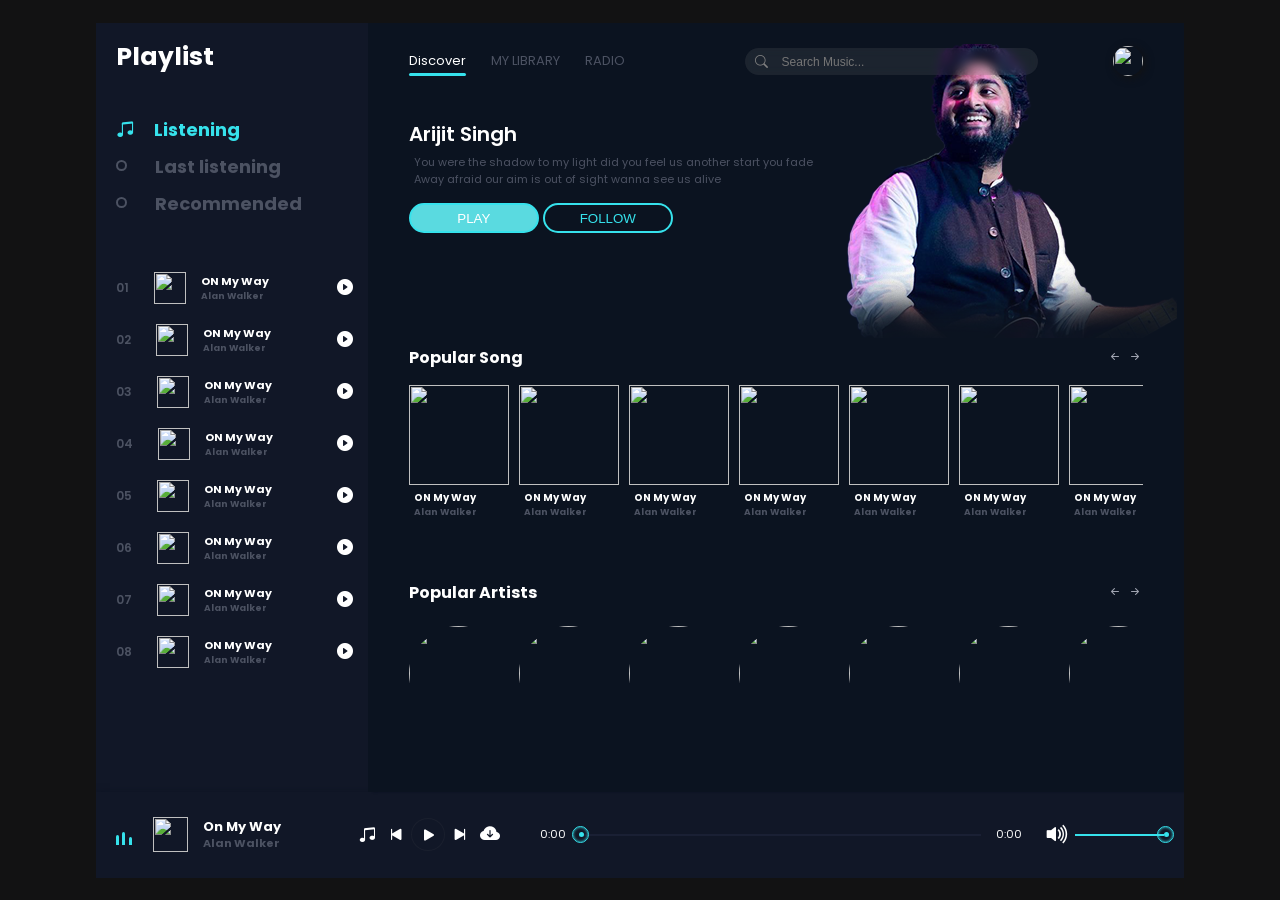
==== arijit.html @ 1bdcaa8e "Add files via upload" ====
<!DOCTYPE html>
<html lang="en">
<head>
    <meta charset="UTF-8">
    <meta http-equiv="X-UA-Compatible" content="IE=edge">
    <meta name="viewport" content="width=device-width, initial-scale=1.0">
    <link rel="stylesheet" href="style.css">
    <link rel="stylesheet" href="media.css">
    <link rel="stylesheet" href="https://cdn.jsdelivr.net/npm/bootstrap-icons@1.9.1/font/bootstrap-icons.css">
    <link rel="preconnect" href="https://fonts.googleapis.com">
<link rel="preconnect" href="https://fonts.gstatic.com" crossorigin>
<link href="https://fonts.googleapis.com/css2?family=Poppins:wght@300;700&display=swap" rel="stylesheet">
    <title>Music Web</title>
    <style>
        header .song_side::before{
    background: url(arjit_bg.png);
    margin-top: 21px;
}
    </style>
</head>
<body>
    <header>
        <div class="menu_side">
            <h1>Playlist</h1>
            <div class="playlist">
                <h4 class="active"><span></span><i class="bi bi-music-note-beamed"></i>Listening</h4>
                <h4><span></span><i class="bi bi-music-note-beamed"></i>Last listening</h4>
                <h4><span></span><i class="bi bi-music-note-beamed"></i>Recommended</h4>
            </div>
            <div class="menu_song">
                <li class="songItem">
                    <span>01</span>
                    <img src="one-music-gh-pages/img/core-img/Alan Walker.jpg" alt="">
                    <h5>ON My Way <br>
                     <div class="subtitle">Alan Walker</div>
                    </h5>
                    <i class="bi playListPlay bi-play-circle-fill" id="1"></i>
                </li>

                <li class="songItem">
                    <span>02</span>
                    <img src="img/2.jpg" alt="">
                    <h5>ON My Way <br>
                     <div class="subtitle">Alan Walker</div>
                    </h5>
                    <i class="bi playListPlay bi-play-circle-fill" id="2"></i>
                </li>

                <li class="songItem">
                    <span>03</span>
                    <img src="img/2.jpg" alt="">
                    <h5>ON My Way <br>
                     <div class="subtitle">Alan Walker</div>
                    </h5>
                    <i class="bi playListPlay bi-play-circle-fill" id="3"></i>
                </li>

                <li class="songItem">
                    <span>04</span>
                    <img src="img/2.jpg" alt="">
                    <h5>ON My Way <br>
                     <div class="subtitle">Alan Walker</div>
                    </h5>
                    <i class="bi playListPlay bi-play-circle-fill" id="4"></i>
                </li>

                <li class="songItem">
                    <span>05</span>
                    <img src="img/2.jpg" alt="">
                    <h5>ON My Way <br>
                     <div class="subtitle">Alan Walker</div>
                    </h5>
                    <i class="bi playListPlay bi-play-circle-fill" id="5"></i>
                </li>

                <li class="songItem">
                    <span>06</span>
                    <img src="one-music-gh-pages/img/core-img/Alan Walker.jpg" alt="">
                    <h5>ON My Way <br>
                     <div class="subtitle">Alan Walker</div>
                    </h5>
                    <i class="bi playListPlay bi-play-circle-fill" id="6"></i>
                </li>

                <li class="songItem">
                    <span>07</span>
                    <img src="one-music-gh-pages/img/core-img/Alan Walker.jpg" alt="">
                    <h5>ON My Way <br>
                     <div class="subtitle">Alan Walker</div>
                    </h5>
                    <i class="bi playListPlay bi-play-circle-fill" id="7"></i>
                </li>

                <li class="songItem">
                    <span>08</span>
                    <img src="one-music-gh-pages/img/core-img/Alan Walker.jpg" alt="">
                    <h5>ON My Way <br>
                     <div class="subtitle">Alan Walker</div>
                    </h5>
                    <i class="bi playListPlay bi-play-circle-fill" id="8"></i>
                </li>
            </div>
        </div>


        <div class="song_side">
            <nav>
                <ul>
                    <li>Discover<span></span></li>
                    <li>MY LIBRARY</li>
                    <li>RADIO</li>
                </ul>
                <div class="search">
                    <i class="bi bi-search"></i>
                    <input type="text" placeholder="Search Music..." data-search="">
                </div>
                <div class="user">
                    <img src="img/Pirate.png" alt="">
                </div>
            </nav>
            <div class="content">
                <h1>Arijit Singh</h1>
                <p>You were the shadow to my light did you feel us another start you fade <br> Away afraid our aim is out of sight wanna see us alive</p>
                <div class="buttons">
                    <button>PLAY</button>
                    <button>FOLLOW</button>
                </div>
            </div>
            <div class="popular_song">
                <div class="h4">
                    <h4>Popular Song</h4>
                    <div class="btn_s">
                        <i class="bi bi-arrow-left-short" id="pop_song_left"></i>
                        <i class="bi bi-arrow-right-short" id="pop_song_right"></i>
                    </div>
                </div>
                <div class="pop_song">
                    <li class="songItem">
                        <div class="img_play">
                            <img src="img/2.jpg" alt="">
                            <i class="bi playListPlay bi-play-circle-fill" id="9"></i>
                        </div>
                        <h5>ON My Way <br>
                         <div class="subtitle">Alan Walker</div>
                        </h5>
                        
                    </li> 

                    <li class="songItem">
                        <div class="img_play">
                            <img src="img/2.jpg" alt="">
                            <i class="bi playListPlay bi-play-circle-fill" id="10"></i>
                        </div>
                        <h5>ON My Way <br>
                         <div class="subtitle">Alan Walker</div>
                        </h5>
                        
                    </li>

                    <li class="songItem">
                        <div class="img_play">
                            <img src="img/2.jpg" alt="">
                            <i class="bi playListPlay bi-play-circle-fill" id="11"></i>
                        </div>
                        <h5>ON My Way <br>
                         <div class="subtitle">Alan Walker</div>
                        </h5>
                        
                    </li>

                    <li class="songItem">
                        <div class="img_play">
                            <img src="img/2.jpg" alt="">
                            <i class="bi playListPlay bi-play-circle-fill" id="12"></i>
                        </div>
                        <h5>ON My Way <br>
                         <div class="subtitle">Alan Walker</div>
                        </h5>
                        
                    </li>

                    <li class="songItem">
                        <div class="img_play">
                            <img src="img/2.jpg" alt="">
                            <i class="bi playListPlay bi-play-circle-fill" id="13"></i>
                        </div>
                        <h5>ON My Way <br>
                         <div class="subtitle">Alan Walker</div>
                        </h5>
                        
                    </li>

                    <li class="songItem">
                        <div class="img_play">
                            <img src="img/2.jpg" alt="">
                            <i class="bi playListPlay bi-play-circle-fill" id="14"></i>
                        </div>
                        <h5>ON My Way <br>
                         <div class="subtitle">Alan Walker</div>
                        </h5>
                        
                    </li>

                    <li class="songItem">
                        <div class="img_play">
                            <img src="img/arjit_img/2.jpg" alt="">
                            <i class="bi playListPlay bi-play-circle-fill" id="15"></i>
                        </div>
                        <h5>ON My Way <br>
                         <div class="subtitle">Alan Walker</div>
                        </h5>
                        
                    </li>

                    <li class="songItem">
                        <div class="img_play">
                            <img src="img/arjit_img/2.jpg" alt="">
                            <i class="bi playListPlay bi-play-circle-fill" id="16"></i>
                        </div>
                        <h5>ON My Way <br>
                         <div class="subtitle">Alan Walker</div>
                        </h5>
                        
                    </li>

                    <li class="songItem">
                        <div class="img_play">
                            <img src="img/arjit_img/2.jpg" alt="">
                            <i class="bi playListPlay bi-play-circle-fill" id="17"></i>
                        </div>
                        <h5>ON My Way <br>
                         <div class="subtitle">Alan Walker</div>
                        </h5>
                        
                    </li>

                    <li class="songItem">
                        <div class="img_play">
                            <img src="img/arjit_img/2.jpg" alt="">
                            <i class="bi playListPlay bi-play-circle-fill" id="18"></i>
                        </div>
                        <h5>ON My Way <br>
                         <div class="subtitle">Alan Walker</div>
                        </h5>
                        
                    </li>

                    <li class="songItem">
                        <div class="img_play">
                            <img src="img/arjit_img/2.jpg" alt="">
                            <i class="bi playListPlay bi-play-circle-fill" id="19"></i>
                        </div>
                        <h5>ON My Way <br>
                         <div class="subtitle">Alan Walker</div>
                        </h5>
                        
                    </li>

                    <li class="songItem">
                        <div class="img_play">
                            <img src="img/arjit_img/2.jpg" alt="">
                            <i class="bi playListPlay bi-play-circle-fill" id="20"></i>
                        </div>
                        <h5>ON My Way <br>
                         <div class="subtitle">Alan Walker</div>
                        </h5>
                        
                    </li>
                </div>
            </div>
            <div class="popular_artists">
                <div class="h4">
                    <h4>Popular Artists</h4>
                    <div class="btn_s">
                        <i class="bi bi-arrow-left-short" id="pop_art_left"></i>
                        <i class="bi bi-arrow-right-short" id="pop_art_right"></i>
                    </div>
                </div>
                <div class="item Artists_bx">
                    <li>
                        <a href="arijit.html"><img src="img/arjit.jpg" alt=""></a>
                    </li>

                    <li>
                        <!--<a href="dhvani.html">--><img src="img/dhvani.jpg" alt=""></a>
                    </li>

                    <li>
                        <img src="img/neha.jpg" alt="">
                    </li>

                    <li>
                        <img src="img/guru.jpg" alt="">
                    </li>

                    <li>
                        <img src="img/honey.jpg" alt="">
                    </li>

                    <li>
                        <img src="img/jubin Nautiyal.jpg" alt="">
                    </li>

                    <li>
                        <img src="img/justin-bieber-lede.jpg" alt="">
                    </li>

                    <li>
                        <img src="img/arjit.jpg" alt="">
                    </li>

                    <li>
                        <img src="img/arjit.jpg" alt="">
                    </li>

                    <li>
                        <img src="img/arjit.jpg" alt="">
                    </li>

                    <li>
                        <img src="img/arjit.jpg" alt="">
                    </li>

                    <li>
                        <img src="img/arjit.jpg" alt="">
                    </li>

                    <li>
                        <img src="img/arjit.jpg" alt="">
                    </li>

                    <li>
                        <img src="img/arjit.jpg" alt="">
                    </li>

                    <li>
                        <img src="img/arjit.jpg" alt="">
                    </li>

                    <li>
                        <img src="img/arjit.jpg" alt="">
                    </li>

                    <li>
                        <img src="img/arjit.jpg" alt="">
                    </li>

                </div>
            </div>
        </div>


        <div class="master_play">
            <div class="wave" id="wave">
                <div class="wave1"></div>
                <div class="wave1"></div>
                <div class="wave1"></div>
            </div>
            <img src="one-music-gh-pages/img/core-img/Alan Walker.jpg" alt="" id="poster_master_play">
            <h5 id="title">
                On My Way
                <div class="subtitle">Alan Walker</div>
            </h5>
            <div class="icon">
                <i class="bi shuffle bi-music-note-beamed">next</i>
                <i class="bi bi-skip-start-fill" id="back"></i>
                <i class="bi bi-play-fill" id="masterPlay"></i>
                <i class="bi bi-skip-end-fill" id="next"></i>
                <a href="" download="" id="download_music"><i class="bi bi-cloud-arrow-down-fill" ></i></a>
            </div>
            <span id="currentStart">0:00</span>
            <div class="bar">
                <input type="range" id="seek" min="0" max="100">
                <div class="bar2" id="bar2"></div>
                <div class="dot"></div>
            </div>
            <span id="currentEnd">0:00</span>
            <div class="vol">
                <i class="bi bi-volume-up-fill" id="vol_icon"></i>
                <input type="range" min="0" max="100" id="vol">
                <div class="vol_bar"></div>
                <div class="dot" id="vol_dot"></div>
            </div>
        </div>
    </header>
    <script src="arijit.js"></script>
</body>
</html>
---- style.css ----
/* Google Fonts "poppins" */

@import url(https://fonts.googleapis.com/css2?family=Poppins:wght@300;700&display=swap);

*{
    padding: 0;
    margin: 0;
    box-sizing: border-box;
}

body{
    font-family: 'Poppins', sans-serif;
    width: 100%;
    height: 100vh;
    background: #121213;
    display: grid;
    place-items: center;
}

header{
    position: relative;
    width: 85%;
    height: 95%;
    /*border: 1px solid white;*/
    display: flex;
    flex-wrap: wrap;
    overflow: hidden;
}

header .menu_side , .song_side{
    width: 25%;
    height: 90%;
    /*border: 1px solid white;*/
    background: #111727;
    box-shadow: 5px 0px 2px #090f1f;
    color: white;
}

header .song_side{
    width: 75%;
    background: #0b1320;
}

header .master_play{
    width: 100%;
    height: 10%;
    /*border: 1px solid white;*/
    background: #111727;
    box-shadow: 0px 3px 8px #090f1f;
}

header .menu_side h1 {
    font-size: 25px;
    margin: 15px 0px 0px 20px;
    font-weight: 700;
}

header .menu_side .playlist {
    margin: 40px 0px 0px 20px;
    
}

header .menu_side .playlist h4 {
    font-size: 18px;
    font-weight: 700;
    padding-bottom: 10px;
    color: #4c5262;   
    cursor: pointer;
    display: flex;
    align-items: center; 
    transition: .3s linear;
}

header .menu_side .playlist h4:hover {
 color: white;
}

header .menu_side .playlist h4 span {
    position: relative;
    margin-right: 39px;
   }

   header .menu_side .playlist h4 span::before {
    content: '';
    position: absolute;   
    width: 7px;
    height: 7px;
    border: 2px solid #4c5262;
    border-radius: 50%;
    top: -6px;
    transition: .3s linear;
   }

   header .menu_side .playlist h4:hover span::before {
    border: 2px solid white;
   }

   header .menu_side .playlist h4 .bi {
     display: none;
   }

   header .menu_side .playlist .active {
    color: #36e2ec;
  }

  header .menu_side .playlist .active span {
    display: none;
  }

  header .menu_side .playlist .active .bi {
    display: flex;
    margin-right: 20px;
  }

  header .menu_side .menu_song  {
    width: 100%;
    height: 420px;
    /*border: 1px solid white;*/
    margin-top: 40px;
    overflow: auto;
}

header .menu_side .menu_song::-webkit-scrollbar  {
   display: none;
}

header .menu_side .menu_song li {
   list-style-type: none;
   position: relative;
   padding: 5px 0px 5px 20px;
   display: flex;
   align-items: center;
   margin-bottom: 10px;
   cursor: pointer;
   transition: 03s linear;
   /*background: rgba(131, 131, 131, 0.1);*/
}

header .menu_side .menu_song li:hover {
    background: rgba(131, 131, 131, 0.1);
 }

 header .menu_side .menu_song li span {
    font-size: 12px;
    font-weight: 600;
    color: #4c5262;
 }

 header .menu_side .menu_song li img {
    width: 32px;
    height: 32px;
    margin-left: 25px;
 }

 header .menu_side .menu_song li h5 {
    font-size: 11px;
    margin-left: 15px;
    width: 170px;
    /*border: 1px solid white;*/
    overflow: hidden;
    text-overflow: ellipsis;
    white-space: nowrap;
 }

 header .menu_side .menu_song li h5 .subtitle {
    font-size: 9px;
    color: #4c5262;
 }

 header .menu_side .menu_song li .bi {
    position: absolute;
    right: 15px;
 }

 header .master_play{
    display: flex;
    align-items: center;
    padding: 0px 20px;
 }

 header .master_play .wave{
    width: 30px;
    height: 30px;
    /*border: 1px solid white;*/
    padding-bottom: 5px;
    display: flex;
    align-items: flex-end;
    margin-right: 10px;
 }

 header .master_play .wave .wave1{
    width: 3px;
    height: 10px;
    background: #36e2ec;
    margin-right: 3px;
    border-radius: 10px 10px 0px 0px;
    animation: unset;
 }

 header .master_play .wave .wave1:nth-child(2){
    height: 13px;
    margin-right: 3.5px;
    animation-delay: .4s;
 }

 header .master_play .wave .wave1:nth-child(3){
    height: 8px;
    animation-delay: .8s;
 }

 /*javascript classes*/



 header .master_play .active1 .wave1{
    animation: wave .5s linear infinite;
 }

 header .master_play .active1 .wave1:nth-child(2){
    animation-delay: .4s;
 }

 header .master_play .active1 .wave1:nth-child(3){
    animation-delay: .8s;
 }





 @keyframes wave{
    0%{
        height: 10px;
    }
    50%{
        height: 15px;
    }
    100%{
        height: 10px;
    }
 }

 header .master_play img {
    width: 35px;
    height: 35px;
 }

 header .master_play h5 {
    width: 130px;
    /*border: 1px solid white;*/
    margin-left: 15px;
    color: white;
    line-height: 17px;
    overflow: hidden;
    text-overflow: ellipsis;
    white-space: nowrap;
    font-size: 13px;
 }

header .master_play h5 .subtitle{
    font-size: 11px;
    color: #4c5262;
    width: 100%;
    overflow: hidden;
    text-overflow: ellipsis;
    white-space: nowrap;
}

header .master_play .icon{
    font-size: 20px;
    color: white;
    margin: 0px 20px 0px 40px;
    outline: none;
    display: flex;
    align-items: center;
}

header .master_play .icon .bi {
    cursor: pointer;
    outline: none;
}

header .master_play .icon .shuffle {
    font-size: 17px;
    margin-right: 10px;
    width: 17.5px;
    overflow: hidden;
    display: flex;
    align-items: center;
}

header .master_play .icon #download_music {
    text-decoration: none;
    color: white;
    font-size: 20px;
    margin-left: 10px;
}

header .master_play .icon .bi:nth-child(3) {
    border: 1px solid rgb(105, 105, 105, .1);
    border-radius: 50%;
    padding: 1px 5px 0px 7px;
    margin: 0px 5px;
}

header .master_play span {
    color: white;
    width: 32px;
    /*border: 1px solid white;*/
    font-size: 11px;
    font-weight: 400;
}

header .master_play #currentStart {
    margin: 0px 0px 0px 20px;
}

header .master_play .bar {
    position: relative;
    width: 43%;
    height: 2px;
    background: rgb(105, 105, 170, .1);
    margin: 0px 15px 0px 10px;
}

header .master_play .bar .bar2{
    position: absolute;
    background: #36e2ec;
    width: 0%;
    height: 100%;
    top: 0px;
    transition: 1s linear;
}

header .master_play .bar .dot{
    position: absolute;
    width: 5px;
    height: 5px;
    background: #36e2ec;
    border-radius: 50%;
    left: 0%;
    top: -1.5px;
    transition: 1s linear;
}

header .master_play .bar .dot::before{
    content: '';
    position: absolute;
    width: 15px;
    height: 15px;
    border: 1px solid #36e2ec;
    border-radius: 50%;
    left: -7px;
    top: -6.5px;
    box-shadow: inset 0px 0px 3px #36e2ec;
}

header .master_play .bar input{
    position: absolute;
    width: 100%;
    top: -7px;
    left: 0;
    cursor: pointer;
    z-index: 999999999999999999999999999999999999999;
    opacity: 0;
}

header .master_play .vol{
    position: relative;
    width: 100px;
    height: 2px;
    background: rgb(105, 105, 170, .1);
    margin-left: 50px;

}

header .master_play .vol .bi{
    position: absolute;
    color: white;
    font-size: 25px;
    top: -17px;
    left: -30px;    
}

header .master_play .vol input{
    position: absolute;
    width: 100%;
    top: -6px;
    left: 0;
    cursor: pointer;
    z-index: 999999999999999999999999999;
    opacity: 0;
}

header .master_play .vol .vol_bar{
    position: absolute;
    background: #36e2ec;
    width: 100%;
    height: 100%;
    top: 0;
    transition: 1s linear;
}

header .master_play .vol .dot{
    position: absolute;
    width: 5px;
    height: 5px;
    background: #36e2ec;
    border-radius: 50%;
    left: 100%;
    top: -1.5px;
    transition: 1s linear;
}

header .master_play .vol .dot::before{
    content: '';
    position: absolute;
    width: 15px;
    height: 15px;
    border: 1px solid #36e2ec;
    border-radius: 50%;
    left: -7px;
    top: -6.5px;
    box-shadow: inset 0px 0px 3px #36e2ec;
}

header .song_side {
    z-index: 2;
}

header .song_side::before{
    content: '';
    position: absolute;
    width: 100%;
    height: 300px;
    background: url(bg.png);
    z-index: -1;
}

header .song_side nav{
    width: 90%;
    height: 10%;
    /*border: 1px solid white;*/
    margin: auto;
    display: flex;
    align-items: center;
    justify-content: space-between;
}

header .song_side nav ul{
    display: flex;
}

header .song_side nav ul li{
    list-style: none;
    position: relative;
    font-size: 13px;
    color: #4c5262;
    margin-right: 25px;
    cursor: pointer;
    transition: .3s linear;
}

header .song_side nav ul li:hover{
    color: white;
}

header .song_side nav ul li:nth-child(1){
    color: white;
}

header .song_side nav ul li span{
    position: absolute;
    width: 100%;
    height: 2.5px;
    background: #36e2ec;
    bottom: -5px;
    left: 0;
    border-radius: 20px;
}

header .song_side nav .search{
    position: relative;
    width: 40%;
    padding: 1px 10px;
    border-radius: 20px;
    /*border: 1px solid white;*/
    color: gray;
}

header .song_side nav .search::before{
    content: '';
    position: absolute;
    width: 100%;
    height: 100%;
    background: rgb(184, 184, 184, .1);
    border-radius: 20px;
    backdrop-filter: blur(5px);
    z-index: -1;
}

header .song_side nav .search .search_results{
    position: absolute;
    width: 100%;
    height: 200px;
    /*border: 1px solid white;*/
    margin-top: 12px;
    border-radius: 10px;
    overflow: auto;
}

header .song_side nav .search .search_results::-webkit-scrollbar {
    display: none;
}

header .song_side nav .search .search_results .card{
    width: 100%;
    min-height: 45px;
    /*border: 1px solid white;*/
    display: flex;
    align-items: center;
    background: rgb(184, 184, 184, .1);
    margin-bottom: 5px;
    text-decoration: none;
    border-radius: 10px;
    display: none;
}

header .song_side nav .search .search_results .card img{
    width: 35px;
    height: 35px;
    border-radius: 12px;
}

header .song_side nav .search .search_results .card .content{
    width: 80%;
    height: 100%;
    /*border: 1px solid white;*/
    padding: 0;
    font-size: 13px;
    font-weight: 600;
    color: #fff;
}

header .song_side nav .search .search_results .card .content .subtitle{
    font-size: 11px;
    color: #a4a8b4;
    font-weight: 500;
}

header .song_side nav .search .bi{
    font-size: 13px;
    padding: 3px 0px 0px 10px;
}

header .song_side nav .search input {
    background: none;
    border: none;
    outline: none;
    padding: 0px 10px;
    color: white;
    font-size: 12px;
}

header .song_side nav .user {
    position: relative;
    width: 30px;
    height: 30px;
    /*border: 1px solid white;*/
    border-radius: 50%;
}

header .song_side nav .user img {
    width: 100%;
    height: 100%;
    border-radius: 50%;
    box-shadow: 2px 2px 8px #121213;
}

header .song_side .content {
    width: 90%;
    height: 30%;
    /*border: 1px solid white;*/
    margin: auto;
    padding-top: 20px;
}

header .song_side .content h1 {
    font-size: 20px;
    font-weight: 600;
}

header .song_side .content p {
    font-size: 11px;
    font-weight: 400;
    color: #4c5262;
    margin: 5px;
}

header .song_side .content .buttons {
    margin-top: 15px;
}

header .song_side .content .buttons button {
    width: 130px;
    height: 30px;
    border: 2px solid #36e2ec;
    outline: none;
    border-radius: 20px;
    background: #5adae0;
    color: white;
    cursor: pointer;
    transition: .3s linear;
}

header .song_side .content .buttons button:hover {
    background: none;
    color: #36e2ec;
}

header .song_side .content .buttons button:nth-child(2) {
    background: none;
    color: #36e2ec;
}

header .song_side .content .buttons button:nth-child(2):hover {
    background: #36e2ec;
    color: white;
}

header .song_side .popular_song {
    width: 90%;
    height: auto;
    margin: auto;
    margin-top: 15px;
    /*border: 1px solid white;*/
}

header .song_side .popular_song .h4 {
    display: flex;
    align-items: center;
    justify-content: space-between;
}

header .song_side .popular_song .h4 .bi {
    color: #a4a8b4;
    cursor: pointer;
    transition: .3s linear;
}

header .song_side .popular_song .h4 .bi:hover {
    color: white;
}

header .song_side .popular_song .pop_song {
    width: 100%;
    height: 150px;
    margin-top: 15px;
    display: flex;
    /*border: 1px solid white;*/
    overflow: auto;
    scroll-behavior: smooth;
}

header .song_side .popular_song .pop_song::-webkit-scrollbar {
    display: none;
}

header .song_side .popular_song .pop_song li {
    min-width: 100px;
    height: 140px;
    list-style-type: none;
    margin-right: 10px;
    transition: .3s linear;
}

header .song_side .popular_song .pop_song li:hover {
    background: rgb(105, 105, 170, .1);
}

header .song_side .popular_song .pop_song li .img_play {
    position: relative;
    width: 100px;
    height: 100px;
    display: flex;
    align-items: center;
    justify-content: center;
}

header .song_side .popular_song .pop_song li .img_play img {
    width: 100%;
    height: 100%;
}

header .song_side .popular_song .pop_song li .img_play .bi {
    position: absolute;
    font-size: 20px;
    cursor: pointer;
    transition: .3s linear;
    opacity: 0;
}

header .song_side .popular_song .pop_song li:hover .img_play .bi {
    opacity: 1;
}

header .song_side .popular_song .pop_song li h5 {
    padding: 5px 0px 0px 5px;
    line-height: 15px;
    font-size: 10px;
    width: 100px;
    overflow: hidden;
    white-space: nowrap;
    text-overflow: ellipsis;
}

header .song_side .popular_song .pop_song li h5 .subtitle{
    font-size: 9px;
    overflow: hidden;
    white-space: nowrap;
    text-overflow: ellipsis;
    color: #4c5262;
}

header .song_side .popular_artists{
    width: 90%;
    height: auto;
    /*border: 1px solid white;*/
    margin: auto;
    margin-top: 45px;
}

header .song_side .popular_artists .h4 {
    display: flex;
    align-items: center;
    justify-content: space-between;
}

header .song_side .popular_artists .h4 .bi {
    color: #a4a8b4;
    cursor: pointer;
    transition: .3s linear;
}

header .song_side .popular_artists .h4 .bi:hover {
    color: white;
}

header .song_side .popular_artists .item {
    width: 100%;
    height: auto;
    margin-top: 21px;
    display: flex;
    /*border: 1px solid white;*/
    overflow: auto;
    scroll-behavior: smooth;
}

header .song_side .popular_artists .item::-webkit-scrollbar {
    display: none;
}

header .song_side .popular_artists .item li{
    list-style-type: none;
    position: relative;
    min-width: 90px;
    height: 93px;
    border-radius: 50%;
    margin-right: 20px;
    cursor: pointer;
}

header .song_side .popular_artists .item li img{
    width: 110%;
    height: 102%;
    border-radius: 50%;
}
---- media.css ----
@media screen and (max-width: 1200px) {
    header {
        width: 95%;
        transition: .5s linear;
    }

    header .menu_side,
    .song_side {
        width: 30%;
    }

    header .song_side {
        width: 70%;
    }

    header .song_side .content {
        height: 18%;
    }
    header .menu_side h6 {
        display: none;
    }
}

@media screen and (max-width: 930px) {
    header .menu_side {
        z-index: 999;
        width: 40%;
        position: absolute;
        transition: 1s linear;
        /*transition: 0.1s linear;*/
        transform: translateX(-100%);
    }

    header .song_side {
        width: 100%;
    }

    header .master_play {
        position: absolute;
        bottom: 0;
    }

    header .menu_side h6 {
        position: absolute;
        right: -40px;
        bottom: 10px;
        width: 40px;
        height: 40px;
        background: #111727;
        border-radius: 0px 10px 10px 0px;
        display: flex;
        align-items: center;
        justify-content: center;
        font-size: 18px;
        cursor: pointer;
        transition: 1s linear;
        z-index: 999999999999;
        color: #fff;
    }
}

@media screen and (max-width: 680px) {
    header {
        width: 100%;
        height: 100vh;
    }

    header .song_side nav ul li {
        font-size: 11px;
        margin-right: 10px;
    }

    header .song_side nav .search {
        width: auto;
    }

    header .menu_side {
        width: 60%;
    }

    header .master_play {
        z-index: 999999999999999999999999999;
    }

    header .master_play .icon {
        position: absolute;
        top: -46px;
        right: 30%;
    }

    header .master_play .icon::before {
        content: '';
        position: absolute;
        width: 200px;
        height: 180px;
        background: #111727;
        z-index: -1;
        border-radius: 50% 50% 0% 0%;
        left: -20%;
        box-shadow: 0px -11px 20px -17px #000;
    }

    header .master_play .wave {
        position: absolute;
        top: -90px;
        width: 40px;
        height: 40px;
        right: 40%;
    }

    header .master_play .wave .wave1 {
        width: 8px;
    }
}

@media screen and (max-width: 470px) {
    header .song_side nav .search {
        display: flex;
        width: 150px;
        margin-right: 5px;
    }
    header .master_play .wave {
        right: 44%;
    }
    header .menu_side {
        width: 70%;
    }
    header .song_side .popular_song {
        margin-top: 40px;
    }
}
@media screen and (max-width: 412px) {
    header .song_side nav ul li {
        font-size: 10px;
        margin-right: 7px;
    }
    header .song_side nav .search {
        width: 140px;
    }
    header .song_side .popular_song {
        margin-top: 60px;
    }
    header .master_play .wave {
        right: 45%;
    }
    header .menu_side {
        width: 80%;
    }
}
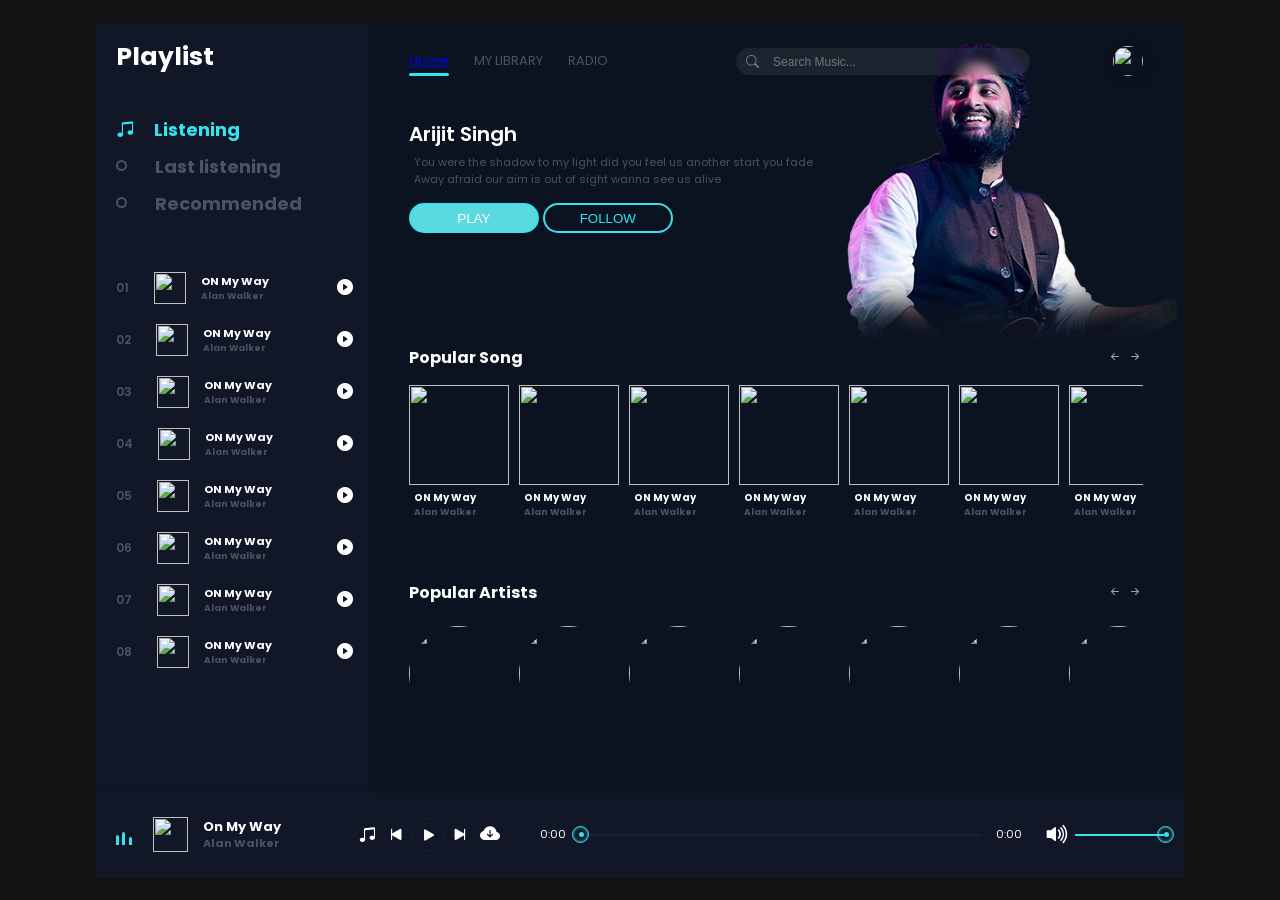
==== commit c060d843: "arijit.html" ====
--- a/arijit.html
+++ b/arijit.html
@@ -106,7 +106,7 @@
         <div class="song_side">
             <nav>
                 <ul>
-                    <li>Discover<span></span></li>
+                    <li><a href="index.html">Home</a><span></span></li>
                     <li>MY LIBRARY</li>
                     <li>RADIO</li>
                 </ul>
@@ -385,4 +385,4 @@
     </header>
     <script src="arijit.js"></script>
 </body>
-</html>+</html>
